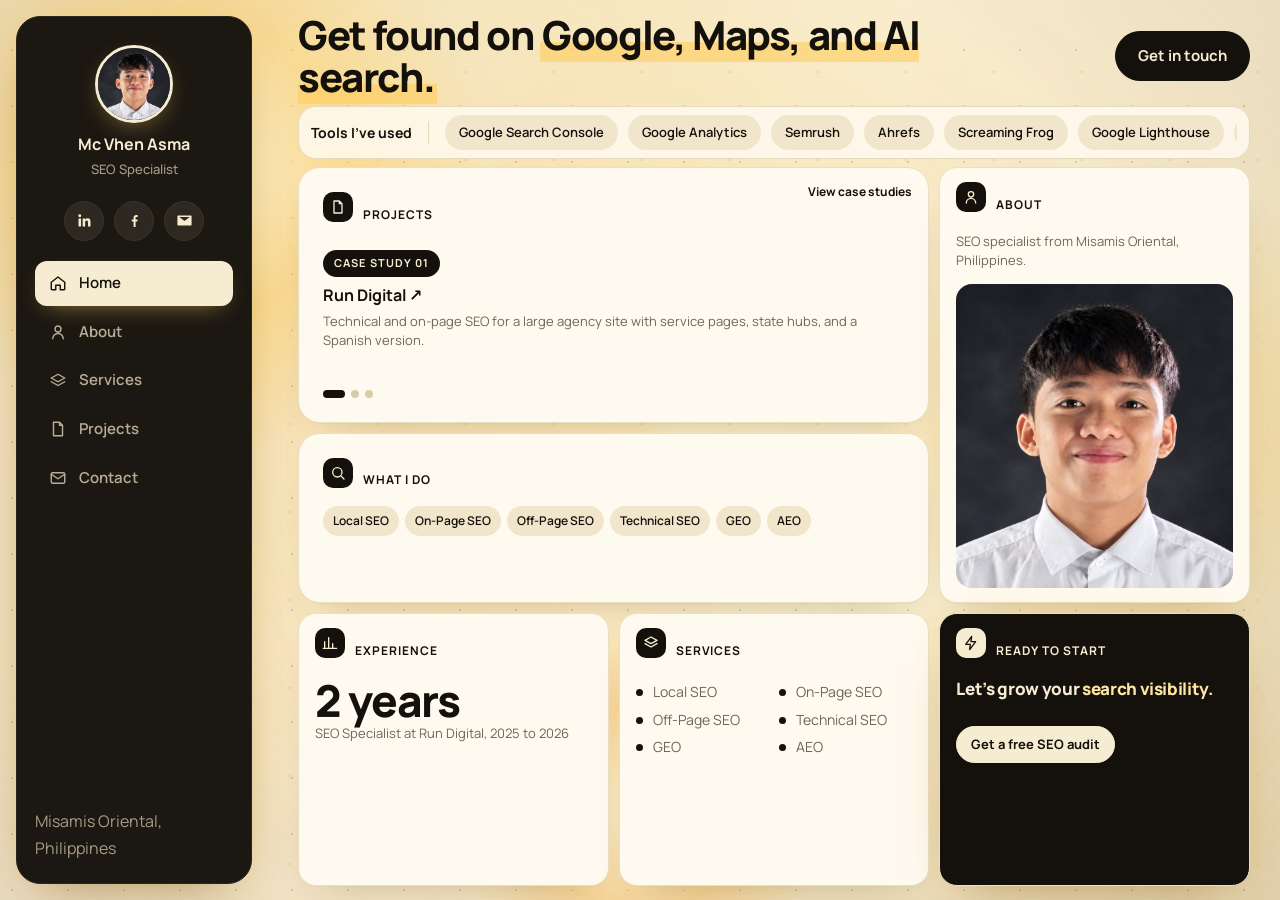
==== index.html @ b112e2b9 "first commit" ====
<!doctype html>
<html lang="en">
<head>
<meta charset="utf-8">
<meta name="viewport" content="width=device-width, initial-scale=1">
<meta name="theme-color" content="#14110d">
<title>Mc Vhen Asma | SEO Specialist Philippines | Local, Technical &amp; AI SEO</title>
<meta name="description" content="SEO specialist helping businesses get found on Google, Maps and AI search. Local, on-page, off-page, technical, GEO and AEO. Free audit available.">
<meta property="og:type" content="website">
<meta property="og:title" content="Mc Vhen Asma | SEO Specialist">
<meta property="og:description" content="SEO specialist helping businesses get found on Google, Maps and AI search. Local, on-page, off-page, technical, GEO and AEO. Free audit available.">
<link rel="icon" href="data:image/svg+xml,%3Csvg xmlns='http://www.w3.org/2000/svg' viewBox='0 0 64 64'%3E%3Crect width='64' height='64' rx='16' fill='%2314110d'/%3E%3Ctext fill='%23f6ecd2' x='32' y='42' font-size='28' font-family='Arial' font-weight='700' text-anchor='middle'%3EMA%3C/text%3E%3C/svg%3E">
<link rel="preconnect" href="https://fonts.googleapis.com">
<link rel="preconnect" href="https://fonts.gstatic.com" crossorigin>
<link href="https://fonts.googleapis.com/css2?family=Manrope:wght@400;500;600;700;800&display=swap" rel="stylesheet">
<link rel="stylesheet" href="css/style.css">
<script defer src="js/main.js"></script>
</head>
<body class="home">
<div class="bg3d" aria-hidden="true"><i></i><i></i><i></i><div class="floor"></div></div>
<a class="skip" href="#main">Skip to content</a>
<header class="side">
  <a class="profile" href="index.html" aria-label="Mc Vhen Asma, home"><img src="assets/profile.jpg" alt="" width="78" height="78"><span><b>Mc Vhen Asma</b><small>SEO Specialist</small></span></a>
  <div class="side-socials">
    <a href="https://www.linkedin.com/in/mc-vhen-asma-7734262a4" target="_blank" rel="noopener noreferrer" aria-label="LinkedIn"><svg viewBox="0 0 24 24" aria-hidden="true"><path d="M20.45 20.45h-3.55v-5.57c0-1.33-.03-3.04-1.85-3.04-1.85 0-2.14 1.45-2.14 2.94v5.67H9.36V9h3.41v1.56h.05c.48-.9 1.64-1.85 3.37-1.85 3.6 0 4.27 2.37 4.27 5.45v6.29zM5.34 7.43a2.06 2.06 0 1 1 0-4.12 2.06 2.06 0 0 1 0 4.12zM7.12 20.45H3.56V9h3.56v11.45z"/></svg></a>
    <a href="https://www.facebook.com/share/1CEMAgFNBC/" target="_blank" rel="noopener noreferrer" aria-label="Facebook"><svg viewBox="0 0 24 24" aria-hidden="true"><path d="M13.5 21v-7.5h2.5l.4-3h-2.9V8.6c0-.87.25-1.45 1.5-1.45h1.5V4.46C16.3 4.43 15.4 4.35 14.4 4.35c-2.2 0-3.7 1.34-3.7 3.8V10.5H8.2v3h2.5V21h2.8z"/></svg></a>
    <a href="mailto:mcvhenasma01@gmail.com" aria-label="Email"><svg viewBox="0 0 24 24" aria-hidden="true"><path d="M3 5h18a1 1 0 0 1 1 1v12a1 1 0 0 1-1 1H3a1 1 0 0 1-1-1V6a1 1 0 0 1 1-1zm1.6 2L12 12.6 19.4 7H4.6z"/></svg></a>
  </div>
  <button class="menu-btn" type="button" aria-label="Toggle menu" aria-expanded="false" aria-controls="nav"><span></span><span></span></button>
  <nav class="nav" id="nav" aria-label="Main">
    <a href="index.html" aria-current="page"><svg viewBox="0 0 24 24" aria-hidden="true"><path d="M3 11l9-7 9 7v9a1 1 0 0 1-1 1h-5v-6H9v6H4a1 1 0 0 1-1-1z"/></svg>Home</a>
    <a href="about.html"><svg viewBox="0 0 24 24" aria-hidden="true"><path d="M12 12a4 4 0 1 0 0-8 4 4 0 0 0 0 8zm-7 9c0-3.9 3.1-7 7-7s7 3.1 7 7"/></svg>About</a>
    <a href="services.html"><svg viewBox="0 0 24 24" aria-hidden="true"><path d="M12 3l9 5-9 5-9-5 9-5zM3 13l9 5 9-5"/></svg>Services</a>
    <a href="projects.html"><svg viewBox="0 0 24 24" aria-hidden="true"><path d="M6 3h8l4 4v14H6zM14 3v4h4"/></svg>Projects</a>
    <a href="contact.html"><svg viewBox="0 0 24 24" aria-hidden="true"><rect x="3" y="5" width="18" height="14" rx="2"/><path d="M3 7l9 6 9-6"/></svg>Contact</a>
  </nav>
  <p class="side-foot">Misamis Oriental, Philippines</p>
</header>
<main id="main">
<div class="wrap">
<div class="top-row rise">
  <h1>Get found on <em>Google, Maps, and AI search.</em></h1>
  <a class="btn" href="contact.html">Get in touch</a>
</div>
<p class="lead rise">I’m Mc Vhen, an SEO specialist with 2 years of hands-on experience. I help businesses rank higher, earn trust, and show up where customers search, from Google’s local map pack to ChatGPT and Google AI Overviews.</p>
<div class="marquee rise" aria-label="Tools I’ve used">
  <span class="marquee-label"><b>Tools I’ve used</b></span>
  <div class="marquee-view"><div class="track">
    <span class="logo">Google Search Console</span><span class="logo">Google Analytics</span><span class="logo">Semrush</span><span class="logo">Ahrefs</span><span class="logo">Screaming Frog</span><span class="logo">Google Lighthouse</span><span class="logo">WordPress</span><span class="logo">Google Business Profile</span><span class="logo">Wappalyzer</span><span class="logo">Google Search Console</span><span class="logo">Google Analytics</span><span class="logo">Semrush</span><span class="logo">Ahrefs</span><span class="logo">Screaming Frog</span><span class="logo">Google Lighthouse</span><span class="logo">WordPress</span><span class="logo">Google Business Profile</span><span class="logo">Wappalyzer</span>
  </div></div>
</div>
<div class="bento">
  <div class="stack span4">
  <div class="card rise fill">
    <div class="card-head"><span class="badge"><svg viewBox="0 0 24 24" aria-hidden="true"><path d="M6 3h8l4 4v14H6zM14 3v4h4"/></svg></span><b>Projects</b></div>
    <div class="slides">
      <div class="slide is-on"><span class="tag">Case study 01</span><h3><a href="https://rundigital.com/" target="_blank" rel="noopener noreferrer" aria-label="Run Digital, opens rundigital.com in a new tab">Run Digital &#8599;</a></h3><p>Technical and on-page SEO for a large agency site with service pages, state hubs, and a Spanish version.</p><p class="measure"><b>Focus:</b> indexing, canonicals, and Utah service rankings</p></div>
      <div class="slide"><span class="tag">Case study 02</span><h3><a href="https://epicstorage.com/" target="_blank" rel="noopener noreferrer" aria-label="Epic Storage, opens epicstorage.com in a new tab">Epic Storage &#8599;</a></h3><p>Local SEO for four self-storage facilities competing for “storage units near me” in Las Vegas and Henderson.</p><p class="measure"><b>Focus:</b> map pack visibility, NAP consistency, and calls</p></div>
      <div class="slide"><span class="tag">Case study 03</span><h3><a href="https://www.amatoriawellness.com/" target="_blank" rel="noopener noreferrer" aria-label="Amatoria Wellness, opens amatoriawellness.com in a new tab">Amatoria Wellness &#8599;</a></h3><p>On-page and AEO work for a medical wellness clinic in Tooele, Utah, built around real patient questions.</p><p class="measure"><b>Focus:</b> focus keywords, People Also Ask, and AI Overviews</p></div>
    </div>
    <div class="dots" aria-hidden="true"><i class="on"></i><i></i><i></i></div>
    <a class="text-link" href="projects.html">View case studies</a>
  </div>
  <div class="card rise what">
    <div class="card-head"><span class="badge"><svg viewBox="0 0 24 24" aria-hidden="true"><circle cx="11" cy="11" r="7"/><path d="M21 21l-4.3-4.3"/></svg></span><b>What I do</b></div>
    <div class="chips"><span>Local SEO</span><span>On-Page SEO</span><span>Off-Page SEO</span><span>Technical SEO</span><span>GEO</span><span>AEO</span></div>
    <p class="note">Six areas, from Google Maps to AI search.</p>
  </div>
  </div>
  <a class="card span2 rise about-card" href="about.html">
    <div class="card-head"><span class="badge"><svg viewBox="0 0 24 24" aria-hidden="true"><path d="M12 12a4 4 0 1 0 0-8 4 4 0 0 0 0 8zm-7 9c0-3.9 3.1-7 7-7s7 3.1 7 7"/></svg></span><b>About</b></div>
    <p>SEO specialist from Misamis Oriental, Philippines.</p>
    <div class="photo"><img src="assets/profile.jpg" alt="Mc Vhen Asma" width="900" height="900"></div>
  </a>
  <div class="card span3 rise">
    <div class="card-head"><span class="badge"><svg viewBox="0 0 24 24" aria-hidden="true"><path d="M4 20V10M10 20V4M16 20v-7M22 20H2"/></svg></span><b>Experience</b></div>
    <div class="stat">2 years</div>
    <p class="stat-sub">SEO Specialist at Run Digital, 2025 to 2026</p>
    <p class="note">Technical audits, on page work, and performance reports.</p>
  </div>
  <div class="card span3 rise">
    <div class="card-head"><span class="badge"><svg viewBox="0 0 24 24" aria-hidden="true"><path d="M12 3l9 5-9 5-9-5 9-5zM3 13l9 5 9-5"/></svg></span><b>Services</b></div>
    <ul class="list"><li>Local SEO</li><li>On-Page SEO</li><li>Off-Page SEO</li><li>Technical SEO</li><li>GEO</li><li>AEO</li></ul>
  </div>
  <div class="card span3 rise loc">
    <div class="card-head"><span class="badge"><svg viewBox="0 0 24 24" aria-hidden="true"><path d="M12 22s7-6.2 7-12a7 7 0 1 0-14 0c0 5.8 7 12 7 12zm0-9a3 3 0 1 0 0-6 3 3 0 0 0 0 6z"/></svg></span><b>Location</b></div>
    <h3>Misamis Oriental, PH</h3>
    <p>Open to freelance projects and remote SEO roles.</p>
    <div class="chips"><span>English</span><span>Tagalog</span><span>Cebuano</span></div>
  </div>
  <div class="card span3 cta rise">
    <div class="card-head"><span class="badge"><svg viewBox="0 0 24 24" aria-hidden="true"><path d="M13 2L4 14h7l-1 8 9-12h-7z"/></svg></span><b>Ready to start</b></div>
    <h2 style="color:#fff">Let’s grow your <em>search visibility.</em></h2>
    <div class="actions"><a class="btn" href="contact.html">Get a free SEO audit</a></div>
  </div>
</div>
<footer class="rise">&copy; <span data-year>2026</span> Mc Vhen Asma</footer>
</div>
</main>
<script type="application/ld+json">
{
  "@context": "https://schema.org",
  "@type": "Person",
  "name": "Mc Vhen Asma",
  "jobTitle": "SEO Specialist",
  "email": "mcvhenasma01@gmail.com",
  "address": {
    "@type": "PostalAddress",
    "addressRegion": "Misamis Oriental",
    "addressCountry": "PH"
  },
  "sameAs": [
    "https://www.linkedin.com/in/mc-vhen-asma-7734262a4",
    "https://www.facebook.com/share/1CEMAgFNBC/"
  ]
}
</script>
<script type="application/ld+json">{"@context":"https://schema.org","@type":"ProfessionalService","name":"Mc Vhen Asma, SEO Specialist","areaServed":"Philippines","email":"mcvhenasma01@gmail.com","serviceType":["Local SEO","On-Page SEO","Off-Page SEO","Technical SEO","GEO","AEO"]}
</script>
</body>
</html>
---- css/style.css ----
:root{--bg1:#f1e5c6;--bg2:#f8f0da;--bg3:#eddfbb;--card:#fffaf0;--ink:#14110d;--mute:#6f6556;--line:#e6dabd;--or:#14110d;--or2:#2b251c;--soft:#f3e9d0;--cream:#f6ecd2;--glow:#ffe7a3}
*{box-sizing:border-box;margin:0}
html{scroll-behavior:smooth;-webkit-text-size-adjust:100%}
body{min-height:100vh;color:var(--ink);font:400 16px/1.65 "Manrope",system-ui,-apple-system,"Segoe UI",Roboto,Arial,sans-serif;background:linear-gradient(120deg,var(--bg1) 0%,var(--bg2) 50%,var(--bg3) 100%);-webkit-font-smoothing:antialiased}
a{color:inherit;text-decoration:none}img{max-width:100%;display:block}
.skip{position:absolute;left:-999px;top:8px;background:var(--or);color:#fff;padding:8px 14px;border-radius:8px;z-index:100}.skip:focus{left:8px}
:focus-visible{outline:2px solid var(--or);outline-offset:3px}

/* sidebar */
.side{position:fixed;inset:16px auto 16px 16px;width:236px;padding:22px 18px;display:flex;flex-direction:column;gap:22px;background:rgba(255,255,255,.95);border:1px solid var(--line);border-radius:24px;z-index:50;box-shadow:0 20px 50px -30px rgba(40,40,80,.25)}
.profile{text-align:center;display:flex;flex-direction:column;align-items:center;gap:8px;padding-top:6px}
.profile img{width:78px;height:78px;border-radius:50%;object-fit:cover;object-position:center 20%;border:3px solid #fff;box-shadow:0 8px 24px -10px rgba(0,0,0,.3)}
.profile b{font-size:16px}.profile small{color:var(--mute);font-size:13px}
.nav{display:flex;flex-direction:column;gap:4px}
.nav a{padding:10px 14px;border-radius:12px;color:var(--mute);font-weight:600;font-size:15px;transition:background .25s,color .25s}
.nav a:hover{color:var(--ink);background:rgba(255,255,255,.9)}
.nav a[aria-current]{color:#fff;background:var(--ink)}
.side-socials{display:flex;gap:8px;justify-content:center;margin-top:auto}
.side-socials a{width:38px;height:38px;border-radius:50%;background:#fff;border:1px solid var(--line);display:grid;place-items:center;transition:transform .25s,border-color .25s}
.side-socials a:hover{transform:translateY(-3px);border-color:var(--or)}
.side-socials svg{width:17px;height:17px;fill:var(--ink)}
.menu-btn{display:none}

main{margin-left:268px;animation:pageIn .65s cubic-bezier(.22,1,.36,1) both}
body.leaving main{animation:none;opacity:0;transform:translateY(-14px);transition:opacity .3s ease,transform .3s ease}
@keyframes pageIn{from{opacity:0;transform:translateY(18px)}to{opacity:1;transform:none}}
.wrap{max-width:1560px;width:100%;padding:36px 36px 40px}
.rise{animation:rise .7s cubic-bezier(.22,1,.36,1) both}
.bento .card:nth-child(1){animation-delay:.05s}.bento .card:nth-child(2){animation-delay:.12s}.bento .card:nth-child(3){animation-delay:.19s}.bento .card:nth-child(4){animation-delay:.26s}.bento .card:nth-child(5){animation-delay:.33s}.bento .card:nth-child(6){animation-delay:.4s}
@keyframes rise{from{opacity:0;transform:translateY(16px)}to{opacity:1;transform:none}}

h1{font-size:clamp(34px,4.6vw,56px);line-height:1.08;letter-spacing:-.035em;font-weight:800}
h2{font-size:clamp(22px,2.6vw,30px);line-height:1.2;letter-spacing:-.02em;font-weight:800;margin-bottom:10px}
h3{font-size:17px;line-height:1.35;font-weight:700;margin-bottom:6px}
h1 em,h2 em{font-style:normal;color:var(--or)}
.eyebrow{display:inline-block;color:var(--mute);font-size:12px;font-weight:700;letter-spacing:.12em;text-transform:uppercase;margin-bottom:12px}
.lead{color:var(--mute);font-size:17px;max-width:620px;margin-top:14px}
.pill{display:inline-flex;align-items:center;gap:8px;padding:8px 14px;border-radius:999px;background:#fff;border:1px solid var(--line);font-size:13px;font-weight:600}
.pill i{width:8px;height:8px;border-radius:50%;background:#2ecc71;display:inline-block}

.btn{display:inline-flex;align-items:center;gap:8px;padding:12px 22px;border-radius:999px;background:var(--ink);color:#fff;font-weight:700;font-size:15px;border:1px solid var(--ink);cursor:pointer;font-family:inherit;transition:background .25s,transform .25s}
.btn:hover{background:#2c2c36;transform:translateY(-2px)}
.btn.or{background:var(--or);border-color:var(--or)}.btn.or:hover{background:var(--or2)}
.btn.ghost{background:#fff;color:var(--ink);border-color:var(--line)}.btn.ghost:hover{border-color:var(--or);color:var(--or)}
.actions{display:flex;flex-wrap:wrap;gap:10px;margin-top:26px}

/* bento */
.bento{display:grid;grid-template-columns:repeat(6,1fr);gap:16px;margin-top:28px}
.card{background:var(--card);border:1px solid rgba(255,255,255,.9);border-radius:22px;padding:24px;box-shadow:0 1px 0 rgba(0,0,0,.02),0 18px 40px -28px rgba(40,40,90,.28);transition:transform .3s,box-shadow .3s}
.card:hover{transform:translateY(-3px);box-shadow:0 24px 50px -26px rgba(40,40,90,.35)}
.card p{color:var(--mute);font-size:15px}
.span2{grid-column:span 2}.span3{grid-column:span 3}.span4{grid-column:span 4}.span6{grid-column:span 6}
.badge{width:38px;height:38px;border-radius:12px;background:var(--or);color:#fff;display:grid;place-items:center;margin-bottom:14px}
.badge svg{width:19px;height:19px;fill:none;stroke:#fff;stroke-width:2;stroke-linecap:round;stroke-linejoin:round}
.card-head{display:flex;align-items:center;gap:10px;margin-bottom:12px}
.card-head b{font-size:13px;letter-spacing:.08em;text-transform:uppercase}
.photo{border-radius:16px;overflow:hidden;aspect-ratio:4/3;margin-top:14px;background:var(--soft)}
.photo img{width:100%;height:100%;object-fit:cover;object-position:center 25%}
.stat{font-size:34px;font-weight:800;letter-spacing:-.03em;line-height:1}
.stat-sub{color:var(--mute);font-size:14px;margin-top:6px}
.chips{display:flex;flex-wrap:wrap;gap:8px;margin-top:12px}
.chips span,.chips a{padding:7px 13px;border-radius:999px;background:#f5f5fa;font-size:13px;font-weight:600;transition:background .25s,color .25s}
.chips a:hover{background:var(--or);color:#fff}
.list{list-style:none;padding:0;display:grid;gap:10px;margin-top:8px}
.list li{display:flex;gap:10px;color:var(--mute);font-size:15px}
.list li::before{content:"";width:7px;height:7px;border-radius:50%;background:var(--or);margin-top:9px;flex:none}
.tools{display:flex;align-items:center;gap:14px;flex-wrap:wrap;margin-top:22px;padding:14px 18px;background:#fff;border-radius:18px;border:1px solid var(--line)}
.tools b{font-size:14px}.tools .chips{margin-top:0}
.cta{background:var(--ink);color:#fff}.cta p{color:#b9b9c6}
.cta .btn{background:var(--or);border-color:var(--or)}
.cta .btn:hover{background:var(--or2)}

/* inner pages */
.page-head{display:flex;flex-direction:column;gap:8px;margin-bottom:24px}
.two{display:grid;grid-template-columns:1.3fr 1fr;gap:16px;margin-top:16px}
.detail{display:grid;gap:14px}
.detail div{padding-bottom:12px;border-bottom:1px solid var(--line)}
.detail dt{color:var(--mute);font-size:12px;text-transform:uppercase;letter-spacing:.08em}.detail dd{font-weight:700}
.step-no{font-weight:800;color:var(--or);font-size:14px}
.icons{display:flex;gap:10px;margin-top:20px}
.icons a{width:48px;height:48px;border-radius:16px;background:#fff;border:1px solid var(--line);display:grid;place-items:center;transition:background .25s,border-color .25s,transform .25s}
.icons a:hover{background:var(--or);border-color:var(--or);transform:translateY(-3px)}
.icons a:hover svg{fill:#fff}
.icons svg{width:20px;height:20px;fill:var(--ink)}
.icons a[hidden]{display:none}
.status{color:var(--mute);font-size:14px;align-self:center}
footer{margin-top:36px;color:var(--mute);font-size:13px;text-align:center}

@media(max-width:980px){
.side{inset:0 0 auto 0;width:auto;border-radius:0;flex-direction:row;align-items:center;justify-content:space-between;padding:10px 16px;gap:0;border-left:0;border-right:0;border-top:0}
.profile{flex-direction:row;padding:0;gap:10px}.profile img{width:40px;height:40px;border-width:2px}.profile b{font-size:14px}.profile small,.side-socials{display:none}
.menu-btn{display:grid;gap:5px;width:42px;height:42px;place-content:center;background:#fff;border:1px solid var(--line);border-radius:12px;cursor:pointer}
.menu-btn span{width:18px;height:2px;background:var(--ink);border-radius:2px;transition:transform .3s}
.menu-btn[aria-expanded=true] span:first-child{transform:translateY(3.5px) rotate(45deg)}
.menu-btn[aria-expanded=true] span:last-child{transform:translateY(-3.5px) rotate(-45deg)}
.nav{position:absolute;top:100%;left:0;right:0;background:#fff;border-bottom:1px solid var(--line);padding:10px 14px 16px;opacity:0;visibility:hidden;transform:translateY(-6px);transition:opacity .25s,transform .25s,visibility .25s;box-shadow:0 20px 40px -24px rgba(0,0,0,.2)}
.nav.open{opacity:1;visibility:visible;transform:none}
.nav a{color:var(--ink);font-size:16px}
main{margin-left:0;padding-top:70px}
.wrap{padding:18px 16px 24px}
.bento{grid-template-columns:1fr 1fr;gap:12px}
.span2,.span3,.span4{grid-column:span 2}.span6{grid-column:span 2}
.two{grid-template-columns:1fr}
h1{font-size:34px}
.card{padding:18px;border-radius:18px}
}
@media(max-width:560px){.bento{grid-template-columns:1fr}.span2,.span3,.span4,.span6{grid-column:span 1}}
@media(prefers-reduced-motion:reduce){*{animation:none!important;transition:none!important;scroll-behavior:auto!important}}

/* background: GPU-only transforms, no blur filters or masks */
.bg3d{position:fixed;inset:0;z-index:-1;overflow:hidden;pointer-events:none;transform:translate3d(var(--px,0px),var(--py,0px),0);transition:transform .8s cubic-bezier(.22,1,.36,1);will-change:transform;contain:strict}
.bg3d i{position:absolute;border-radius:50%;opacity:.5;will-change:transform;backface-visibility:hidden}
.bg3d i:nth-child(1){width:46vw;height:46vw;min-width:300px;min-height:300px;left:-8vw;top:-10vw;background:radial-gradient(circle,#ffc7a8 0%,rgba(255,138,74,.5) 45%,rgba(255,138,74,0) 70%);animation:orb1 26s ease-in-out infinite}
.bg3d i:nth-child(2){width:40vw;height:40vw;min-width:260px;min-height:260px;right:-8vw;top:18vh;background:radial-gradient(circle,#cfdcff 0%,rgba(169,185,245,.5) 45%,rgba(169,185,245,0) 70%);animation:orb2 30s ease-in-out infinite}
.bg3d i:nth-child(3){width:30vw;height:30vw;min-width:200px;min-height:200px;left:35vw;bottom:-8vw;background:radial-gradient(circle,#caf3e0 0%,rgba(143,217,184,.5) 45%,rgba(143,217,184,0) 70%);animation:orb3 34s ease-in-out infinite}
.floor{position:absolute;left:-40%;right:-40%;bottom:-34%;height:90%;transform:rotateX(64deg);opacity:.9;overflow:hidden;will-change:transform}
.floor::before{content:"";position:absolute;left:0;right:0;top:-58px;height:calc(100% + 58px);background-image:linear-gradient(rgba(23,23,29,.06) 1px,transparent 1px),linear-gradient(90deg,rgba(23,23,29,.06) 1px,transparent 1px);background-size:58px 58px;animation:gridMove 9s linear infinite;will-change:transform}
@keyframes gridMove{to{transform:translate3d(0,58px,0)}}
@keyframes orb1{0%,100%{transform:translate3d(0,0,0)}50%{transform:translate3d(5vw,4vh,0)}}
@keyframes orb2{0%,100%{transform:translate3d(0,0,0)}50%{transform:translate3d(-4vw,5vh,0)}}
@keyframes orb3{0%,100%{transform:translate3d(0,0,0)}50%{transform:translate3d(3vw,-4vh,0)}}
@media(max-width:980px){.floor{display:none}.bg3d i:nth-child(3){display:none}}

/* rotating words */
.rot{display:inline-block;transition:opacity .4s ease,transform .4s ease}
.rot.out{opacity:0;transform:translateY(-14px)}
.rot.pre{opacity:0;transform:translateY(14px);transition:none}

/* click feedback */
.card,.btn{position:relative;overflow:hidden}
.card.pop{animation:pop .45s ease}
@keyframes pop{0%{transform:scale(1)}40%{transform:scale(.965)}100%{transform:scale(1)}}
.ripple{position:absolute;border-radius:50%;background:rgba(255,106,26,.28);transform:scale(0);animation:ripple .6s ease-out forwards;pointer-events:none}
@keyframes ripple{to{transform:scale(1);opacity:0}}
@media(prefers-reduced-motion:reduce){.bg3d,.bg3d i,.floor::before,.rot{animation:none!important;transition:none!important}}

/* sidebar matched to reference: socials under profile, icon nav */
.side{gap:20px}
.side-socials{margin-top:0;justify-content:center}
.side-foot{margin-top:auto}
.nav a{display:flex;align-items:center;gap:12px}
.nav a svg{width:18px;height:18px;flex:none;fill:none;stroke:currentColor;stroke-width:1.9;stroke-linecap:round;stroke-linejoin:round}
.nav a[aria-current]{color:var(--or);background:#fff;box-shadow:0 6px 18px -12px rgba(255,106,26,.6)}
.nav a[aria-current] svg{stroke:var(--or)}

/* top row and tools marquee */
.top-row{display:flex;justify-content:space-between;align-items:center;gap:20px;flex-wrap:wrap}
.top-row h1{max-width:760px}
.top-row .btn{flex:none}
.marquee{display:flex;align-items:center;gap:16px;margin-top:22px;padding:12px 14px;background:rgba(255,255,255,.9);border:1px solid var(--line);border-radius:18px;overflow:hidden}
.marquee-label{flex:none;padding-right:16px;border-right:1px solid var(--line);font-size:14px}
.marquee-view{overflow:hidden;flex:1;min-width:0}
.track{display:flex;gap:10px;width:max-content;animation:marq 34s linear infinite;will-change:transform}
.marquee:hover .track{animation-play-state:paused}
.logo{white-space:nowrap;padding:7px 14px;border-radius:999px;background:#f5f5fa;font-size:13px;font-weight:600}
@keyframes marq{to{transform:translate3d(-50%,0,0)}}

/* project slideshow */
.slides{display:grid;margin-top:6px}
.slide{grid-area:1/1;opacity:0;transform:translate3d(0,10px,0);transition:opacity .6s ease,transform .6s ease;pointer-events:none}
.slide.is-on{opacity:1;transform:none;pointer-events:auto}
.slide h3{margin-top:4px}
.dots{display:flex;gap:6px;margin:16px 0 14px}
.dots i{width:8px;height:8px;border-radius:50%;background:#d7d7e0;transition:background .3s,width .3s}
.dots i.on{background:var(--or);width:22px;border-radius:6px}
.text-link{font-weight:700;font-size:14px;color:var(--or)}
.note{font-size:13px;color:var(--mute);margin-top:12px}
.card .tag{margin-bottom:8px}
@media(max-width:980px){.marquee{padding:10px}.marquee-label{padding-right:10px}}
.profile small{display:block;font-weight:500;color:var(--mute);font-size:13px;margin-top:2px}
.profile span{display:flex;flex-direction:column;align-items:center}
.side-socials{gap:10px}
.side-socials a{width:40px;height:40px}
.side-socials svg{width:17px;height:17px;fill:var(--ink)}
.side-socials a:hover svg{fill:var(--or)}
.card.fill{display:flex;flex-direction:column}
.card.fill .dots{margin-top:auto}
@media(max-width:980px){
.side-foot{display:none}
.profile small{display:none}
.profile b{white-space:nowrap}
.profile span{flex-direction:row;align-items:center}
.side{height:auto;min-height:62px}
main{padding-top:78px}
.nav{max-height:calc(100vh - 80px);overflow:auto}
}
@media(max-width:980px){
.side-socials{display:flex;margin-top:0;gap:6px}
.side-socials a{width:34px;height:34px}
.side-socials svg{width:15px;height:15px}
.side{gap:10px}
}
@media(max-width:420px){.profile b{font-size:13px}.side-socials a{width:30px;height:30px}}
/* tighter bento: shorter photo, filled project slides */
.photo{aspect-ratio:16/11}
.photo img{object-position:center 18%}
.measure{margin-top:14px;font-size:14px;color:var(--ink)}
.measure b{color:var(--or)}
.card.fill .slides{flex:0 0 auto}
.card.fill .dots{margin-top:18px}
.card.fill .text-link{margin-top:auto}
.card.fill .dots{margin-top:16px}
.card.fill .text-link{margin-top:0}
.photo{aspect-ratio:4/3}
.photo{aspect-ratio:16/9}
/* home layout: left stack (Projects + What I do) beside About photo, no dead space */
.stack{display:flex;flex-direction:column;gap:var(--gap,18px);min-width:0}
.stack > .card{flex:0 0 auto}
.about-card{display:flex;flex-direction:column}
.about-card .photo{flex:1 1 auto;aspect-ratio:auto;min-height:200px;height:auto}
.about-card .photo img{width:100%;height:100%;object-fit:cover;object-position:center 20%;display:block}
/* use the full browser width beside the sidebar */
.wrap{max-width:1560px;width:100%}
.wrap{max-width:none}

/* ---- Home fits one screen on desktop (no scrolling) ---- */
@media(min-width:981px){
  body.home{overflow:hidden}
  body.home main{height:100vh;height:100dvh;box-sizing:border-box}
  body.home .wrap{height:100%;display:flex;flex-direction:column;box-sizing:border-box;padding:20px 30px 14px}
  body.home .top-row{flex:none}
  body.home .top-row h1{font-size:clamp(30px,5.4vh,50px);line-height:1.05}
  body.home .lead{font-size:15px;margin-top:6px;max-width:none}
  body.home .marquee{flex:none;margin-top:10px;padding:8px 12px}
  body.home .bento{flex:1 1 0;min-height:0;margin-top:12px;gap:12px;grid-template-rows:minmax(0,1.25fr) minmax(0,1fr)}
  body.home .bento > .card,body.home .bento > a.card{padding:16px 18px;border-radius:18px;overflow:hidden;min-height:0}
  body.home .bento > .span3{grid-column:span 2}
  body.home .bento > .loc{display:none}
  body.home .stack{min-height:0;gap:12px}
  body.home .stack > .card{flex:1 1 0;min-height:0}
  body.home .card-head{margin-bottom:10px}
  body.home .card h3{font-size:18px;margin-top:4px}
  body.home .card p{font-size:14px;line-height:1.45}
  body.home .slides{min-height:0}
  body.home .measure{margin-top:8px}
  body.home .stat{font-size:clamp(28px,4.6vh,42px)}
  body.home .about-card .photo{flex:1 1 0;min-height:0;height:auto;aspect-ratio:auto}
  body.home footer{display:none}
}
@media(min-width:981px){
  body.home .badge{width:30px;height:30px;border-radius:10px}
  body.home .badge svg{width:16px;height:16px}
  body.home .card-head{margin-bottom:8px}
  body.home .card-head b{font-size:12px}
  body.home .bento .note{display:none}
  body.home .bento .list{gap:3px}
  body.home .bento .list li{font-size:14px}
  body.home .bento .chips{gap:6px}
  body.home .bento .chips span{padding:5px 10px;font-size:12px}
  body.home .bento .stat-sub{font-size:13px;margin-top:2px}
  body.home .bento .cta h2{font-size:clamp(20px,3.4vh,28px);margin:0 0 10px}
  body.home .bento .cta .btn{padding:9px 16px;font-size:14px}
  body.home .bento .cta .card-head{margin-bottom:6px}
  body.home .stack > .card:first-child .text-link{margin-top:2px}
  body.home .dots{margin-top:10px}
}
@media(min-width:981px){
  body.home .about-card .photo img{object-position:center 28%}
  body.home .bento{grid-template-rows:minmax(0,1.6fr) minmax(0,1fr)}
  body.home .stack > .card:first-child{flex:1.7 1 0}
  body.home .stack > .card.what{flex:1 1 0}
}
@media(min-width:981px) and (max-height:900px){
  body.home .lead{display:none}
  body.home .top-row h1{font-size:clamp(28px,5vh,40px)}
  body.home .marquee{margin-top:8px}
  body.home .bento{margin-top:10px}
  body.home .card h3{font-size:16px}
  body.home .card p{font-size:13px}
  body.home .measure{margin-top:4px}
  body.home .dots{margin:8px 0 6px}
  body.home .stack > .card.what .chips{margin-top:0}
}
@media(min-width:981px) and (max-height:900px){
  body.home .measure{display:none}
  body.home .bento .list{display:grid;grid-template-columns:1fr 1fr;gap:4px 10px}
  body.home .stat{font-size:28px}
  body.home .bento{grid-template-rows:minmax(0,1.45fr) minmax(0,1fr)}
  body.home .bento > .card,body.home .bento > a.card{padding:14px 16px}
  body.home .stack{gap:10px}
  body.home .bento{gap:10px}
}
@media(min-width:981px) and (max-height:900px){
  body.home .bento{grid-template-rows:minmax(0,1.9fr) minmax(0,1fr)}
  body.home .slide p{margin:4px 0 0}
  body.home .stack > .card.what .note{display:none}
  body.home .card-head{margin-bottom:6px}
  body.home .stack > .card.what .card-head{margin-bottom:4px}
  body.home .bento .cta .btn{padding:7px 14px;font-size:13px}
  body.home .bento .cta h2{margin:0 0 6px;font-size:clamp(18px,3.2vh,24px)}
}
@media(min-width:981px) and (max-height:900px){
  body.home .stack > .card:first-child .card-head{position:relative;margin-bottom:6px}
  body.home .stack > .card:first-child .text-link{position:absolute;right:16px;top:14px;font-size:12px;margin:0}
  body.home .wrap{padding-top:14px}
  body.home .marquee{margin-top:8px}
  body.home .bento{margin-top:8px;grid-template-rows:minmax(0,1.8fr) minmax(0,1fr)}
  body.home .bento .cta h2{font-size:17px;line-height:1.25;white-space:nowrap}
  body.home .bento .cta h2 em{display:inline}
}
@media(min-width:981px) and (max-height:900px){
  body.home .slide .tag{display:none}
  body.home .stack > .card:first-child .card-head{margin-bottom:2px}
  body.home .dots{margin:6px 0 0}
}
@media(min-width:981px) and (max-height:900px) and (min-height:700px){
  body.home .bento{grid-template-rows:minmax(0,1.6fr) minmax(0,1fr)}
  body.home .stack > .card:first-child .card-head{margin-bottom:6px}
  body.home .stack > .card:first-child{display:flex;flex-direction:column}
  body.home .stack > .card:first-child .dots{margin-top:auto}
  body.home .stat{font-size:clamp(30px,5vh,44px)}
}

/* ---- Keep Projects text always visible; only lock the page on tall-enough windows ---- */
@media(min-width:981px){
  body.home main{height:auto;min-height:100vh}
  body.home .bento{grid-template-rows:minmax(auto,1.6fr) minmax(auto,1fr)}
  body.home .stack > .card:first-child{min-height:215px}
  body.home .stack > .card.what{min-height:112px}
  body.home .bento > .card.span3{min-height:120px}
}
@media(min-width:981px) and (min-height:620px){
  body.home{overflow:hidden}
  body.home main{height:100vh;height:100dvh;min-height:0}
}
@media(min-width:981px){
  body.home .bento{flex:1 0 auto;min-height:auto}
  body.home .bento > .card,body.home .bento > a.card{min-height:auto}
  body.home .stack > .card:first-child{min-height:215px}
}
@media(min-width:981px){ body.home .stack > .card.what{min-height:128px} }
@media(min-width:981px) and (min-height:680px){
  body.home{overflow:hidden}
  body.home main{height:100vh;height:100dvh;min-height:0}
}
@media(min-width:981px){ body.home .slide .tag{display:inline-block;margin-bottom:4px} }
@media(min-width:981px){ body.home .stack > .card:first-child{min-height:240px} }

/* ===== Animated backdrop variant: moving aurora, drifting shapes, slow grid sweep.
   Transform and opacity only, no blur filters, so it stays smooth. ===== */
body::before,body::after{content:"";position:fixed;pointer-events:none;z-index:-2;will-change:transform}
body::before{
  left:-25vw;top:-25vh;width:150vw;height:150vh;
  background:conic-gradient(from 0deg at 50% 50%,rgba(255,138,74,.20),rgba(120,150,255,.16),rgba(120,230,180,.16),rgba(255,138,74,.20));
  opacity:.9;animation:auroraSpin 60s linear infinite;
  -webkit-mask:radial-gradient(circle,#000 20%,transparent 65%);mask:radial-gradient(circle,#000 20%,transparent 65%)}
body::after{
  inset:-10%;
  background-image:radial-gradient(rgba(255,106,26,.35) 1.5px,transparent 1.6px),radial-gradient(rgba(60,70,140,.22) 1px,transparent 1.2px);
  background-size:56px 56px,88px 88px;background-position:0 0,22px 30px;
  opacity:.55;animation:dotDrift 40s linear infinite}
@keyframes auroraSpin{to{transform:rotate(360deg)}}
@keyframes dotDrift{to{transform:translate3d(56px,56px,0)}}

/* the orbs drift in wider loops and carry a soft pulse */
.bg3d{display:block}
.bg3d i{opacity:.7}
.bg3d i:nth-child(1){animation-duration:22s!important}
.bg3d i:nth-child(2){animation-duration:28s!important}
.bg3d i:nth-child(3){animation-duration:19s!important}

/* the floor grid is retired so the backdrop stays calm behind content */
.floor{display:none}

/* cards glide up on hover, a response to the visitor */
.card,.btn{transition:transform .35s cubic-bezier(.22,1,.36,1),box-shadow .35s ease,background .3s ease}
.card:hover{transform:translateY(-4px)}

@media(prefers-reduced-motion:reduce){body::before,body::after{animation:none!important}}
@media(max-width:980px){body::before{animation-duration:90s}}
body::before{background:conic-gradient(from 0deg at 50% 50%,rgba(255,138,74,.34),rgba(120,150,255,.28),rgba(120,230,180,.28),rgba(255,138,74,.34))}
body::after{opacity:.8}

/* Fix: sidebar social icons belong to the desktop sidebar only; on phones and tablets they sat in the top bar and opened other sites */
@media(max-width:980px){.side-socials{display:none!important}html{scroll-padding-top:84px}.card[id]{scroll-margin-top:84px}}
.slide h3 a:hover{color:var(--or)}

.card h3 a:hover{color:var(--or)}


/* ===== Cream and black theme with glowing background ===== */
::selection{background:#14110d;color:#f6ecd2}
body{background:linear-gradient(120deg,var(--bg1) 0%,var(--bg2) 50%,var(--bg3) 100%)}

/* glowing background: soft light orbs that drift and pulse (transform and opacity only) */
.bg3d i{opacity:.6}
.bg3d i:nth-child(1){background:radial-gradient(circle,rgba(255,248,222,1) 0%,rgba(255,205,92,.7) 36%,rgba(255,205,92,0) 70%);animation:orb1 26s ease-in-out infinite,glow 6s ease-in-out infinite}
.bg3d i:nth-child(2){background:radial-gradient(circle,rgba(255,252,240,1) 0%,rgba(244,210,135,.65) 38%,rgba(244,210,135,0) 70%);animation:orb2 30s ease-in-out infinite,glow 8s ease-in-out -3s infinite}
.bg3d i:nth-child(3){background:radial-gradient(circle,rgba(255,244,205,1) 0%,rgba(255,186,70,.55) 38%,rgba(255,186,70,0) 70%);animation:orb3 34s ease-in-out infinite,glow 7s ease-in-out -5s infinite}
@keyframes glow{0%,100%{opacity:.45}50%{opacity:1}}
.bg3d::after{content:"";position:absolute;inset:0;background:radial-gradient(ellipse at 50% 40%,rgba(120,70,20,0) 55%,rgba(120,70,20,.10) 100%)}
.floor::before{background-image:linear-gradient(rgba(20,17,13,.07) 1px,transparent 1px),linear-gradient(90deg,rgba(20,17,13,.07) 1px,transparent 1px)}

/* sidebar: black with cream text */
.side{background:rgba(20,17,13,.97);border-color:#2c261c;box-shadow:0 22px 50px -26px rgba(110,70,15,.55),0 0 46px -16px rgba(255,205,92,.45)}
.profile b{color:var(--cream)}.profile small{color:#a89c85}
.profile img{border-color:var(--cream);box-shadow:0 8px 26px -10px rgba(255,205,92,.55)}
.nav a{color:#b9ad95}.nav a:hover{color:var(--cream);background:rgba(246,236,210,.09)}
.nav a[aria-current]{color:#14110d;background:var(--cream);box-shadow:0 8px 24px -12px rgba(255,205,92,.7)}
.nav a[aria-current] svg{stroke:#14110d}
.side-socials a{background:rgba(246,236,210,.08);border-color:#3a3226}
.side-socials svg{fill:var(--cream)}.side-socials a:hover{border-color:var(--glow)}.side-socials a:hover svg{fill:var(--glow)}
.side-foot{color:#a89c85}
.menu-btn{background:rgba(246,236,210,.09);border-color:#3a3226}.menu-btn span{background:var(--cream)}
@media(max-width:980px){
.nav{background:#14110d;border-bottom-color:#2c261c}
.nav a{color:#d6caae}
.nav a[aria-current]{color:#14110d}
}

/* cards, buttons, chips */
.card{border-color:#eadfc3;box-shadow:0 1px 0 rgba(0,0,0,.02),0 18px 40px -28px rgba(70,50,10,.35)}
.card:hover{box-shadow:0 24px 50px -26px rgba(70,50,10,.4),0 0 38px -12px rgba(255,205,92,.65)}
.badge{background:#14110d}.badge svg{stroke:var(--cream)}
.btn{color:var(--cream)}.btn:hover{background:#2b251c;box-shadow:0 10px 26px -12px rgba(255,205,92,.7)}
.btn.ghost{background:var(--card);color:var(--ink);border-color:var(--line)}
.btn.ghost:hover{background:#14110d;color:var(--cream);border-color:#14110d}
.chips span,.chips a,.logo{background:#f1e6cb}
.chips a:hover{background:#14110d;color:var(--cream)}
.marquee{background:rgba(255,250,240,.85)}
.tools,.icons a{background:var(--card)}
.icons a:hover svg{fill:var(--cream)}
.dots i{background:#d9ccaa}
.ripple{background:rgba(255,205,92,.4)}
h1 em,h2 em{color:var(--ink);background:linear-gradient(transparent 64%,rgba(255,205,92,.6) 64%);padding:0 .06em}
.text-link:hover,.card h3 a:hover{color:#8a6a1f}

/* black call-to-action cards */
.cta{background:#14110d;color:var(--cream);box-shadow:0 22px 50px -28px rgba(110,70,15,.5),0 0 44px -16px rgba(255,205,92,.45)}
.cta p{color:#b9ad95}
.cta h2{color:var(--cream)!important}
.cta h2 em{color:var(--glow);background:none;padding:0}
.cta .badge{background:var(--cream)}.cta .badge svg{stroke:#14110d}
.cta .btn{background:var(--cream);border-color:var(--cream);color:#14110d}
.cta .btn:hover{background:#fff;color:#14110d}

.tag{display:inline-block;padding:4px 11px;border-radius:999px;background:#14110d;color:var(--cream);font-size:11px;font-weight:700;letter-spacing:.1em;text-transform:uppercase}

/* old orange/blue/green aurora and dots retired: warm gold light and cream-black dots instead */
body::before{background:conic-gradient(from 0deg at 50% 50%,rgba(255,205,92,.30),rgba(255,236,176,.24),rgba(255,186,70,.26),rgba(255,205,92,.30))}
body::after{background-image:radial-gradient(rgba(20,17,13,.20) 1.2px,transparent 1.4px),radial-gradient(rgba(214,160,40,.34) 1.4px,transparent 1.6px);opacity:.7}
/* keep the drift speed and the glow pulse speed separate */
.bg3d i:nth-child(1){animation-duration:22s,6s!important}
.bg3d i:nth-child(2){animation-duration:28s,8s!important}
.bg3d i:nth-child(3){animation-duration:19s,7s!important}
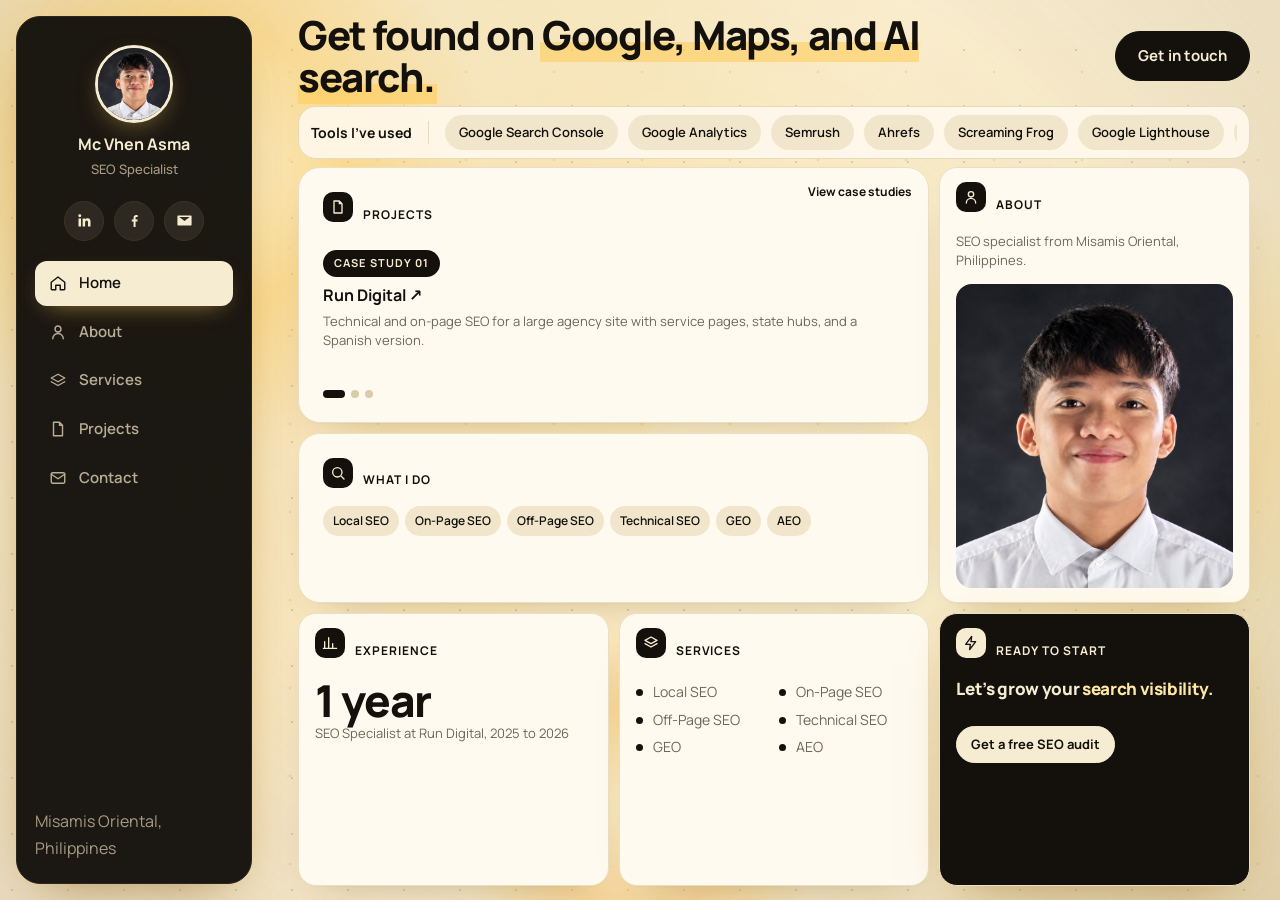
==== commit cfa97f60: "Add files via upload" ====
--- a/index.html
+++ b/index.html
@@ -42,7 +42,7 @@
   <h1>Get found on <em>Google, Maps, and AI search.</em></h1>
   <a class="btn" href="contact.html">Get in touch</a>
 </div>
-<p class="lead rise">I’m Mc Vhen, an SEO specialist with 2 years of hands-on experience. I help businesses rank higher, earn trust, and show up where customers search, from Google’s local map pack to ChatGPT and Google AI Overviews.</p>
+<p class="lead rise">I’m Mc Vhen, an SEO specialist with 1 year of hands-on experience. I help businesses rank higher, earn trust, and show up where customers search, from Google’s local map pack to ChatGPT and Google AI Overviews.</p>
 <div class="marquee rise" aria-label="Tools I’ve used">
   <span class="marquee-label"><b>Tools I’ve used</b></span>
   <div class="marquee-view"><div class="track">
@@ -74,7 +74,7 @@
   </a>
   <div class="card span3 rise">
     <div class="card-head"><span class="badge"><svg viewBox="0 0 24 24" aria-hidden="true"><path d="M4 20V10M10 20V4M16 20v-7M22 20H2"/></svg></span><b>Experience</b></div>
-    <div class="stat">2 years</div>
+    <div class="stat">1 year</div>
     <p class="stat-sub">SEO Specialist at Run Digital, 2025 to 2026</p>
     <p class="note">Technical audits, on page work, and performance reports.</p>
   </div>
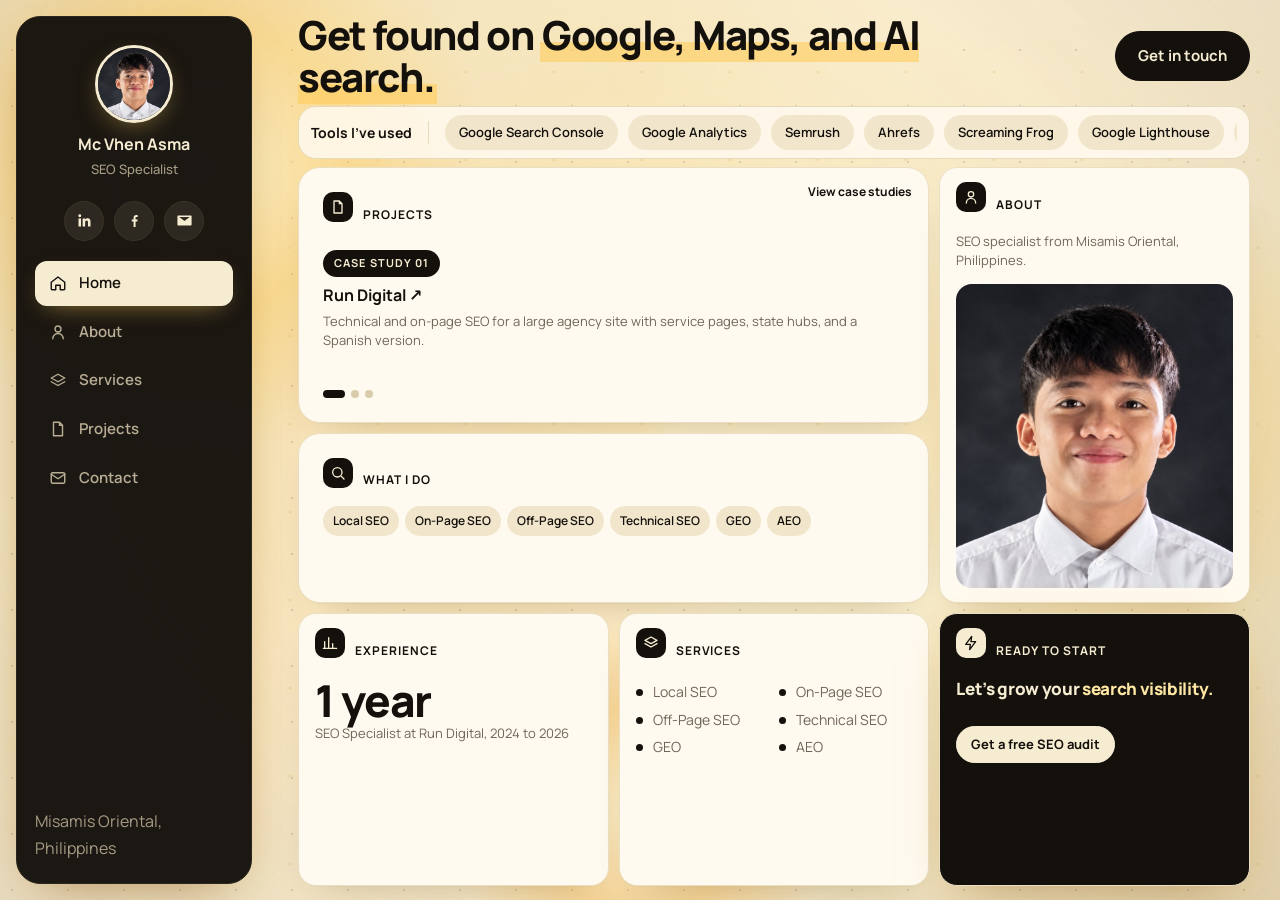
==== commit c0c78c85: "Add files via upload" ====
--- a/index.html
+++ b/index.html
@@ -75,7 +75,7 @@
   <div class="card span3 rise">
     <div class="card-head"><span class="badge"><svg viewBox="0 0 24 24" aria-hidden="true"><path d="M4 20V10M10 20V4M16 20v-7M22 20H2"/></svg></span><b>Experience</b></div>
     <div class="stat">1 year</div>
-    <p class="stat-sub">SEO Specialist at Run Digital, 2025 to 2026</p>
+    <p class="stat-sub">SEO Specialist at Run Digital, 2024 to 2026</p>
     <p class="note">Technical audits, on page work, and performance reports.</p>
   </div>
   <div class="card span3 rise">
